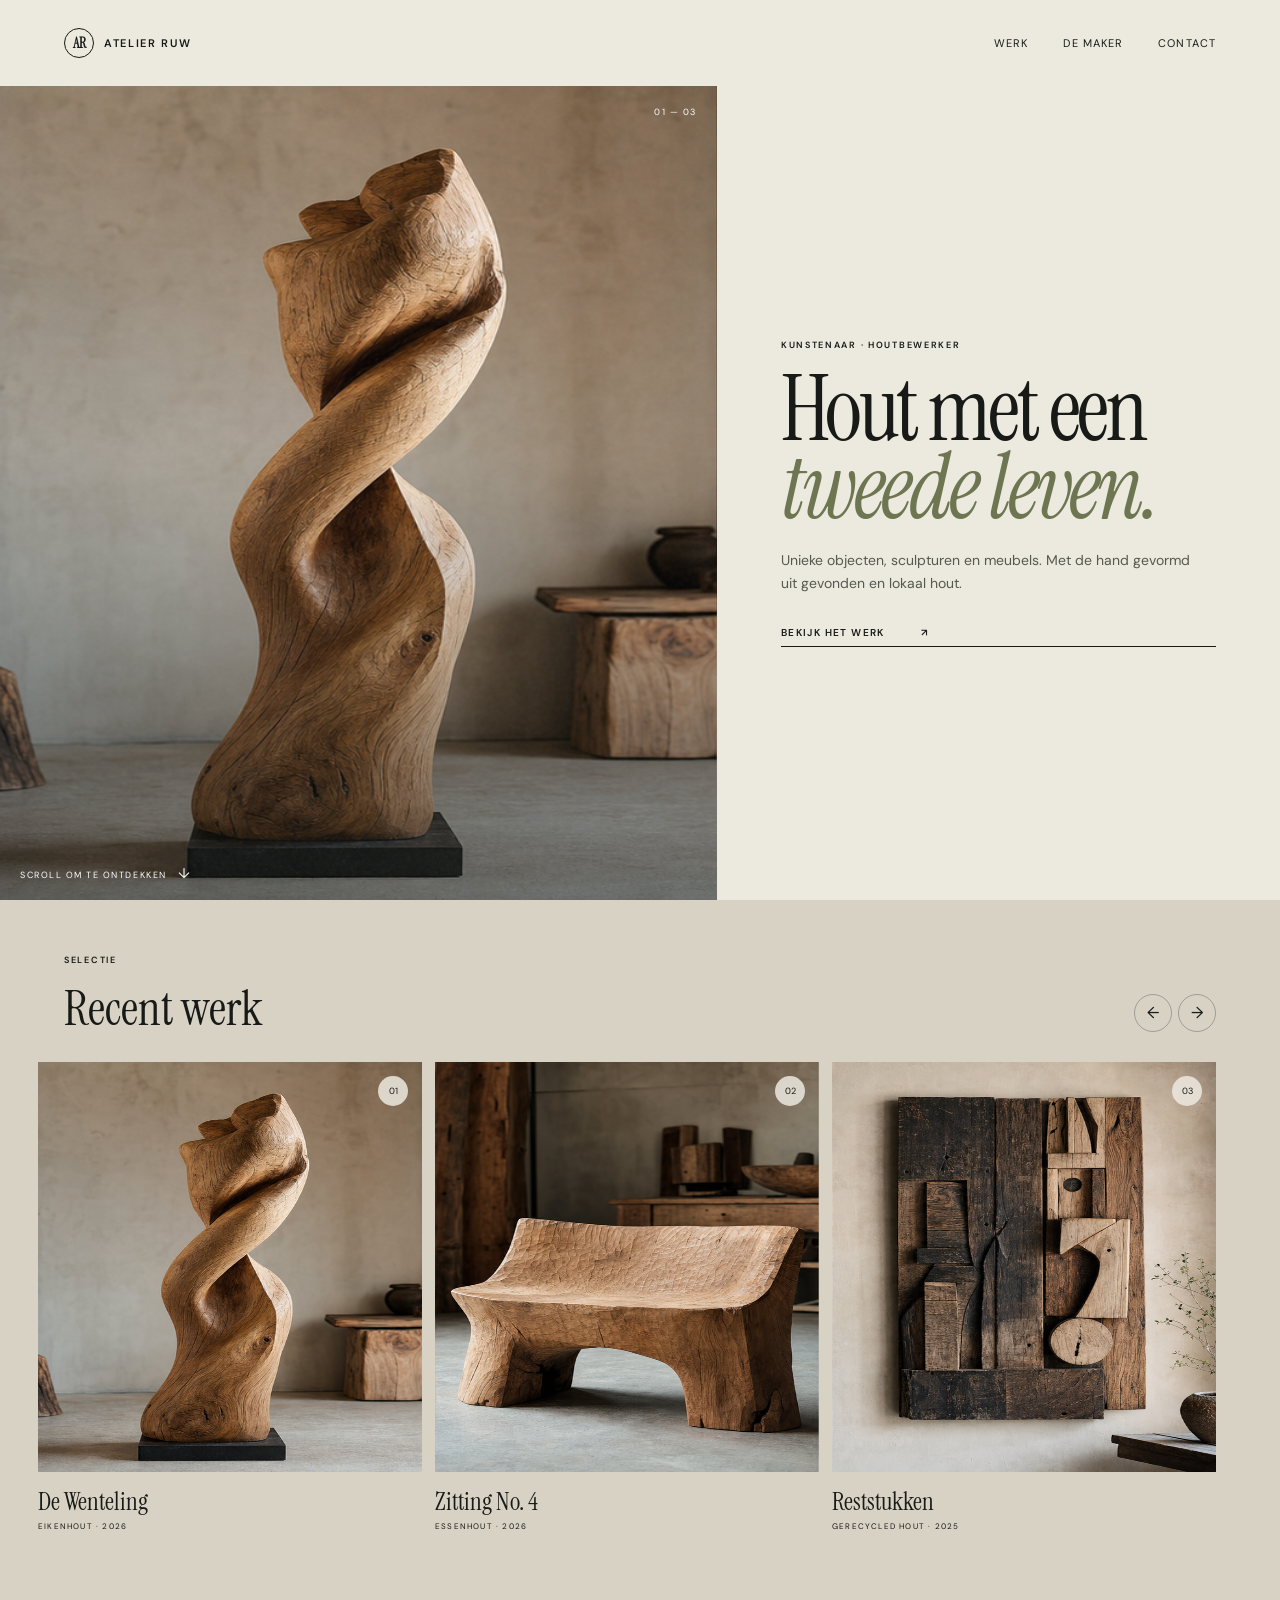
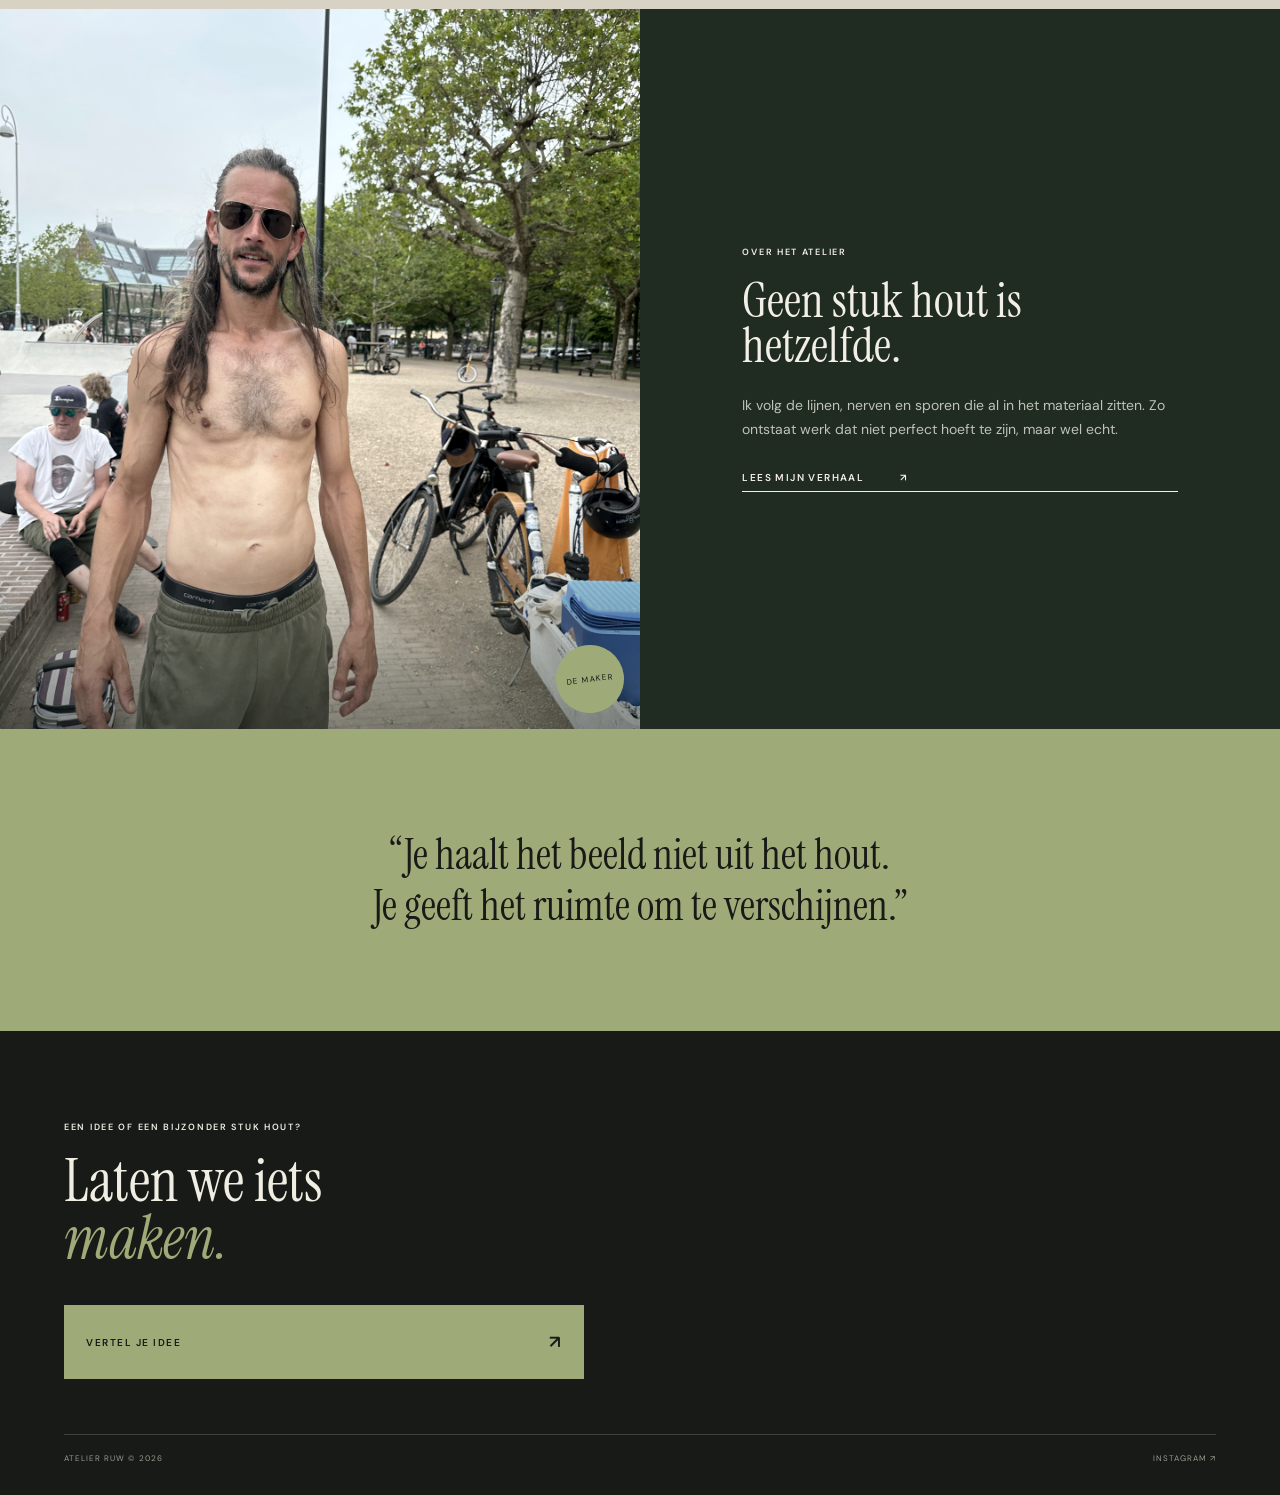
==== index.html @ b2031a17 "Publish Atelier Ruw homepage mockup" ====
<!doctype html>
<html lang="nl">
<head>
  <meta charset="utf-8">
  <meta name="viewport" content="width=device-width, initial-scale=1">
  <meta name="theme-color" content="#1e261e">
  <title>Atelier Ruw — Kunst uit hout</title>
  <link rel="preconnect" href="https://fonts.googleapis.com">
  <link rel="preconnect" href="https://fonts.gstatic.com" crossorigin>
  <link href="https://fonts.googleapis.com/css2?family=DM+Sans:wght@400;500;600&family=Instrument+Serif:ital@0;1&display=swap" rel="stylesheet">
  <link rel="stylesheet" href="styles.css">
</head>
<body>
  <header class="site-header">
    <a class="brand" href="#top" aria-label="Atelier Ruw home">
      <span class="brand-mark">AR</span>
      <span>ATELIER RUW</span>
    </a>
    <button class="menu-button" type="button" aria-label="Menu openen" aria-expanded="false">
      <span></span><span></span>
    </button>
    <nav class="nav">
      <a href="#werk">Werk</a>
      <a href="#maker">De maker</a>
      <a href="#contact">Contact</a>
    </nav>
  </header>

  <main id="top">
    <section class="hero">
      <div class="hero-art" aria-label="Handgemaakte sculpturen van hout">
        <div class="grain"></div>
        <div class="hero-index">01 — 03</div>
        <div class="scroll-note">SCROLL OM TE ONTDEKKEN <span>↓</span></div>
      </div>
      <div class="hero-copy">
        <p class="eyebrow">KUNSTENAAR · HOUTBEWERKER</p>
        <h1>Hout met een<br><em>tweede leven.</em></h1>
        <p class="intro">Unieke objecten, sculpturen en meubels. Met de hand gevormd uit gevonden en lokaal hout.</p>
        <a class="text-link" href="#werk">BEKIJK HET WERK <span>↗</span></a>
      </div>
    </section>

    <section class="work-section" id="werk">
      <div class="section-head">
        <div>
          <p class="eyebrow">SELECTIE</p>
          <h2>Recent werk</h2>
        </div>
        <div class="gallery-controls">
          <button type="button" data-dir="-1" aria-label="Vorige werk">←</button>
          <button type="button" data-dir="1" aria-label="Volgende werk">→</button>
        </div>
      </div>

      <div class="gallery" tabindex="0">
        <article class="work-card">
          <div class="work-image panel-one"><span>01</span></div>
          <div class="work-meta">
            <h3>De Wenteling</h3>
            <p>EIKENHOUT · 2026</p>
          </div>
        </article>
        <article class="work-card">
          <div class="work-image panel-two"><span>02</span></div>
          <div class="work-meta">
            <h3>Zitting No. 4</h3>
            <p>ESSENHOUT · 2026</p>
          </div>
        </article>
        <article class="work-card">
          <div class="work-image panel-three"><span>03</span></div>
          <div class="work-meta">
            <h3>Reststukken</h3>
            <p>GERECYCLED HOUT · 2025</p>
          </div>
        </article>
      </div>
    </section>

    <section class="maker" id="maker">
      <div class="maker-photo">
        <img src="assets/maker.jpg" alt="De maker achter Atelier Ruw">
        <span class="photo-label">DE MAKER</span>
      </div>
      <div class="maker-copy">
        <p class="eyebrow">OVER HET ATELIER</p>
        <h2>Geen stuk hout is hetzelfde.</h2>
        <p>Ik volg de lijnen, nerven en sporen die al in het materiaal zitten. Zo ontstaat werk dat niet perfect hoeft te zijn, maar wel echt.</p>
        <a class="text-link light" href="#contact">LEES MIJN VERHAAL <span>↗</span></a>
      </div>
    </section>

    <section class="quote">
      <p>“Je haalt het beeld niet uit het hout.<br>Je geeft het ruimte om te verschijnen.”</p>
    </section>

    <section class="contact" id="contact">
      <p class="eyebrow">EEN IDEE OF EEN BIJZONDER STUK HOUT?</p>
      <h2>Laten we iets<br><em>maken.</em></h2>
      <a class="contact-button" href="mailto:hallo@atelierruw.nl">
        <span>VERTEL JE IDEE</span>
        <span>↗</span>
      </a>
      <div class="footer-row">
        <span>ATELIER RUW © 2026</span>
        <span>INSTAGRAM ↗</span>
      </div>
    </section>
  </main>

  <script src="script.js"></script>
</body>
</html>
---- styles.css ----
:root {
  --ink: #171a16;
  --forest: #202b21;
  --moss: #9eaa77;
  --paper: #ece9df;
  --sand: #c7baa7;
  --line: rgba(23, 26, 22, .18);
}

* { box-sizing: border-box; }
html { scroll-behavior: smooth; }
body {
  margin: 0;
  color: var(--ink);
  background: var(--paper);
  font-family: "DM Sans", sans-serif;
  -webkit-font-smoothing: antialiased;
}

a { color: inherit; text-decoration: none; }
button { color: inherit; font: inherit; }

.site-header {
  height: 74px;
  padding: 0 22px;
  display: flex;
  align-items: center;
  justify-content: space-between;
  background: var(--paper);
  position: relative;
  z-index: 20;
}

.brand {
  display: flex;
  align-items: center;
  gap: 10px;
  font-size: 11px;
  font-weight: 600;
  letter-spacing: .15em;
}

.brand-mark {
  width: 30px;
  height: 30px;
  display: grid;
  place-items: center;
  border: 1px solid var(--ink);
  border-radius: 50%;
  font-family: "Instrument Serif", serif;
  font-size: 14px;
  letter-spacing: 0;
}

.menu-button {
  width: 42px;
  height: 42px;
  padding: 13px 8px;
  display: flex;
  flex-direction: column;
  justify-content: center;
  gap: 7px;
  border: 0;
  background: transparent;
  cursor: pointer;
}

.menu-button span { height: 1px; width: 26px; background: var(--ink); transition: .25s; }
.menu-button[aria-expanded="true"] span:first-child { transform: translateY(4px) rotate(45deg); }
.menu-button[aria-expanded="true"] span:last-child { transform: translateY(-4px) rotate(-45deg); }
.nav { display: none; }

.hero-art {
  min-height: 64vh;
  position: relative;
  overflow: hidden;
  background-image: url("assets/wood-gallery.png");
  background-size: 300% 100%;
  background-position: left center;
}

.hero-art::after {
  content: "";
  position: absolute;
  inset: 0;
  background: linear-gradient(180deg, transparent 45%, rgba(19, 21, 17, .5));
}

.grain {
  position: absolute;
  z-index: 2;
  inset: 0;
  opacity: .06;
  background-image: url("data:image/svg+xml,%3Csvg viewBox='0 0 180 180' xmlns='http://www.w3.org/2000/svg'%3E%3Cfilter id='n'%3E%3CfeTurbulence type='fractalNoise' baseFrequency='.8' numOctaves='4' stitchTiles='stitch'/%3E%3C/filter%3E%3Crect width='100%25' height='100%25' filter='url(%23n)' opacity='.8'/%3E%3C/svg%3E");
}

.hero-index, .scroll-note {
  position: absolute;
  z-index: 3;
  color: white;
  font-size: 9px;
  letter-spacing: .17em;
}

.hero-index { top: 20px; right: 20px; }
.scroll-note { bottom: 18px; left: 20px; }
.scroll-note span { margin-left: 8px; font-size: 14px; }

.hero-copy { padding: 40px 22px 48px; }
.eyebrow {
  margin: 0 0 20px;
  font-size: 9px;
  font-weight: 600;
  letter-spacing: .19em;
}

h1, h2, h3, p { margin-top: 0; }
h1, h2, h3 {
  font-family: "Instrument Serif", serif;
  font-weight: 400;
}

h1 {
  margin-bottom: 22px;
  font-size: clamp(50px, 15vw, 72px);
  line-height: .87;
  letter-spacing: -.035em;
}

em { font-weight: 400; color: #6d7551; }
.intro {
  max-width: 420px;
  margin-bottom: 30px;
  color: #55594f;
  font-size: 14px;
  line-height: 1.7;
}

.text-link {
  display: inline-flex;
  gap: 36px;
  align-items: center;
  padding-bottom: 7px;
  border-bottom: 1px solid currentColor;
  font-size: 10px;
  font-weight: 600;
  letter-spacing: .14em;
}

.work-section {
  padding: 54px 0 68px;
  background: #d8d2c5;
  overflow: hidden;
}

.section-head {
  padding: 0 22px;
  display: flex;
  align-items: flex-end;
  justify-content: space-between;
}

.section-head h2, .maker h2, .contact h2 {
  margin-bottom: 0;
  font-size: 48px;
  line-height: .95;
}

.gallery-controls { display: flex; gap: 6px; }
.gallery-controls button {
  width: 38px;
  height: 38px;
  border: 1px solid rgba(0,0,0,.25);
  border-radius: 50%;
  background: transparent;
  cursor: pointer;
}

.gallery {
  display: flex;
  gap: 13px;
  margin-top: 30px;
  padding: 0 22px 8px;
  overflow-x: auto;
  scroll-snap-type: x mandatory;
  scrollbar-width: none;
}
.gallery::-webkit-scrollbar { display: none; }
.work-card { min-width: 78vw; scroll-snap-align: start; }
.work-image {
  height: 410px;
  padding: 14px;
  display: flex;
  align-items: flex-start;
  justify-content: flex-end;
  background: url("assets/wood-gallery.png") center/300% 100% no-repeat;
}
.work-image span {
  width: 30px;
  height: 30px;
  display: grid;
  place-items: center;
  border-radius: 50%;
  background: rgba(236,233,223,.85);
  font-size: 9px;
}
.panel-one { background-position: left center; }
.panel-two { background-position: center center; }
.panel-three { background-position: right center; }
.work-meta { padding-top: 13px; }
.work-meta h3 { margin-bottom: 3px; font-size: 25px; }
.work-meta p { margin: 0; font-size: 8px; letter-spacing: .15em; }

.maker { background: var(--forest); color: #f2efe7; }
.maker-photo { height: 530px; position: relative; overflow: hidden; }
.maker-photo img { width: 100%; height: 100%; object-fit: cover; object-position: 50% 25%; filter: saturate(.72) contrast(1.04); }
.maker-photo::after { content:""; position:absolute; inset:0; background: linear-gradient(180deg, transparent 70%, rgba(18,25,18,.5)); }
.photo-label {
  position: absolute;
  z-index: 2;
  right: 16px;
  bottom: 16px;
  width: 68px;
  height: 68px;
  display: grid;
  place-items: center;
  border-radius: 50%;
  background: var(--moss);
  color: var(--ink);
  font-size: 8px;
  letter-spacing: .13em;
  transform: rotate(-8deg);
}
.maker-copy { padding: 52px 22px 62px; }
.maker-copy h2 { max-width: 330px; margin-bottom: 24px; }
.maker-copy > p:not(.eyebrow) { color: #bec2b7; font-size: 14px; line-height: 1.75; }
.text-link.light { margin-top: 15px; }

.quote { padding: 70px 22px; text-align: center; background: var(--moss); }
.quote p {
  margin: 0 auto;
  max-width: 560px;
  font-family: "Instrument Serif", serif;
  font-size: 28px;
  line-height: 1.22;
}

.contact { padding: 67px 22px 28px; background: var(--ink); color: #f0ede3; }
.contact h2 { margin-bottom: 38px; font-size: 60px; }
.contact h2 em { color: var(--moss); }
.contact-button {
  min-height: 74px;
  padding: 0 22px;
  display: flex;
  align-items: center;
  justify-content: space-between;
  background: var(--moss);
  color: var(--ink);
  font-size: 10px;
  font-weight: 600;
  letter-spacing: .15em;
}
.contact-button span:last-child { font-size: 18px; }
.footer-row {
  margin-top: 55px;
  padding-top: 18px;
  display: flex;
  justify-content: space-between;
  border-top: 1px solid rgba(255,255,255,.18);
  color: #989b91;
  font-size: 8px;
  letter-spacing: .13em;
}

@media (min-width: 760px) {
  .site-header { height: 86px; padding: 0 5vw; }
  .menu-button { display: none; }
  .nav { display: flex; gap: 35px; font-size: 11px; text-transform: uppercase; letter-spacing: .1em; }
  .hero { min-height: calc(100vh - 86px); display: grid; grid-template-columns: 56% 44%; }
  .hero-art { min-height: 100%; }
  .hero-copy { padding: 11vh 5vw; display: flex; flex-direction: column; justify-content: center; }
  h1 { font-size: clamp(66px, 7vw, 110px); }
  .section-head { padding: 0 5vw; }
  .gallery { padding: 0 5vw 10px; }
  .work-card { min-width: 30vw; }
  .maker { display: grid; grid-template-columns: 50% 50%; }
  .maker-photo { height: 720px; }
  .maker-copy { padding: 12vw 8vw; display: flex; flex-direction: column; justify-content: center; }
  .quote { padding: 100px 5vw; }
  .quote p { font-size: 42px; }
  .contact { padding: 90px 5vw 32px; }
  .contact-button { max-width: 520px; }
}

@media (max-width: 759px) {
  .nav.open {
    position: absolute;
    top: 74px;
    left: 0;
    right: 0;
    padding: 28px 22px 34px;
    display: flex;
    flex-direction: column;
    gap: 22px;
    background: var(--paper);
    border-top: 1px solid var(--line);
    font-family: "Instrument Serif", serif;
    font-size: 32px;
  }
}
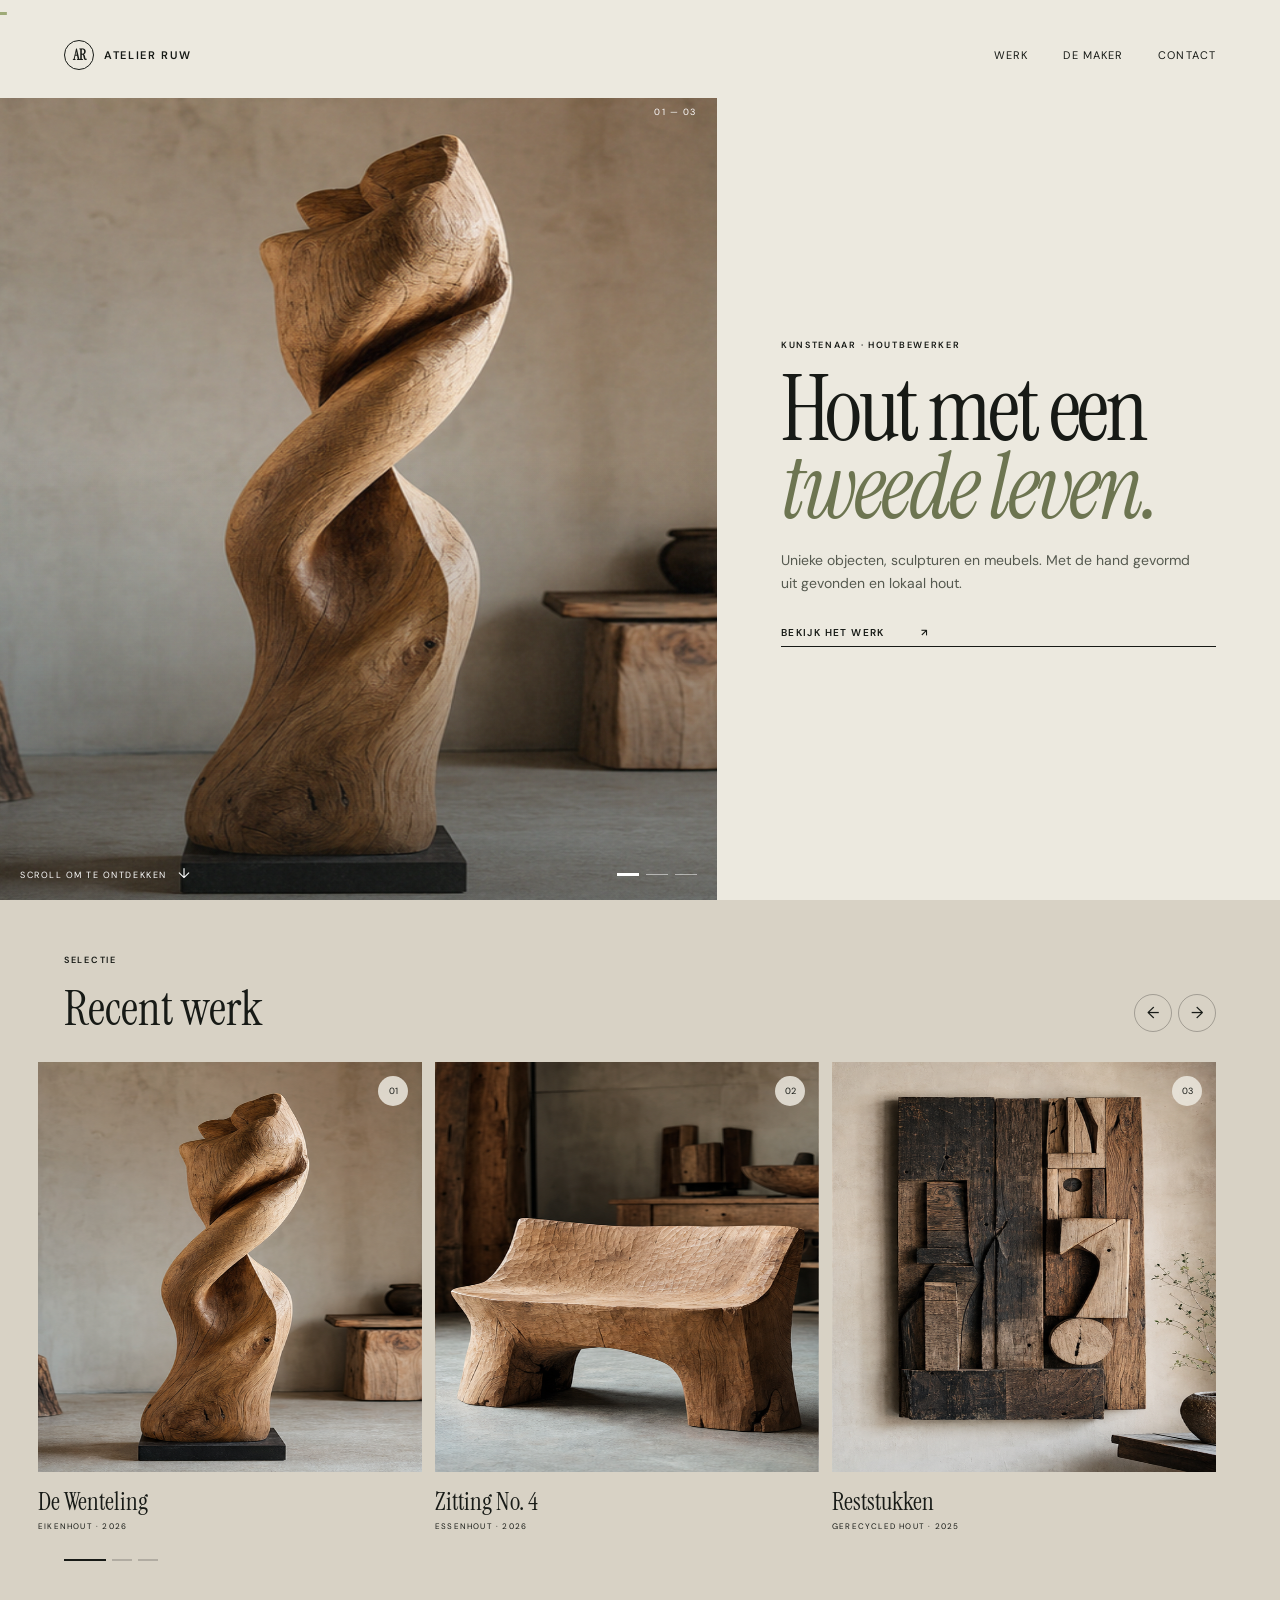
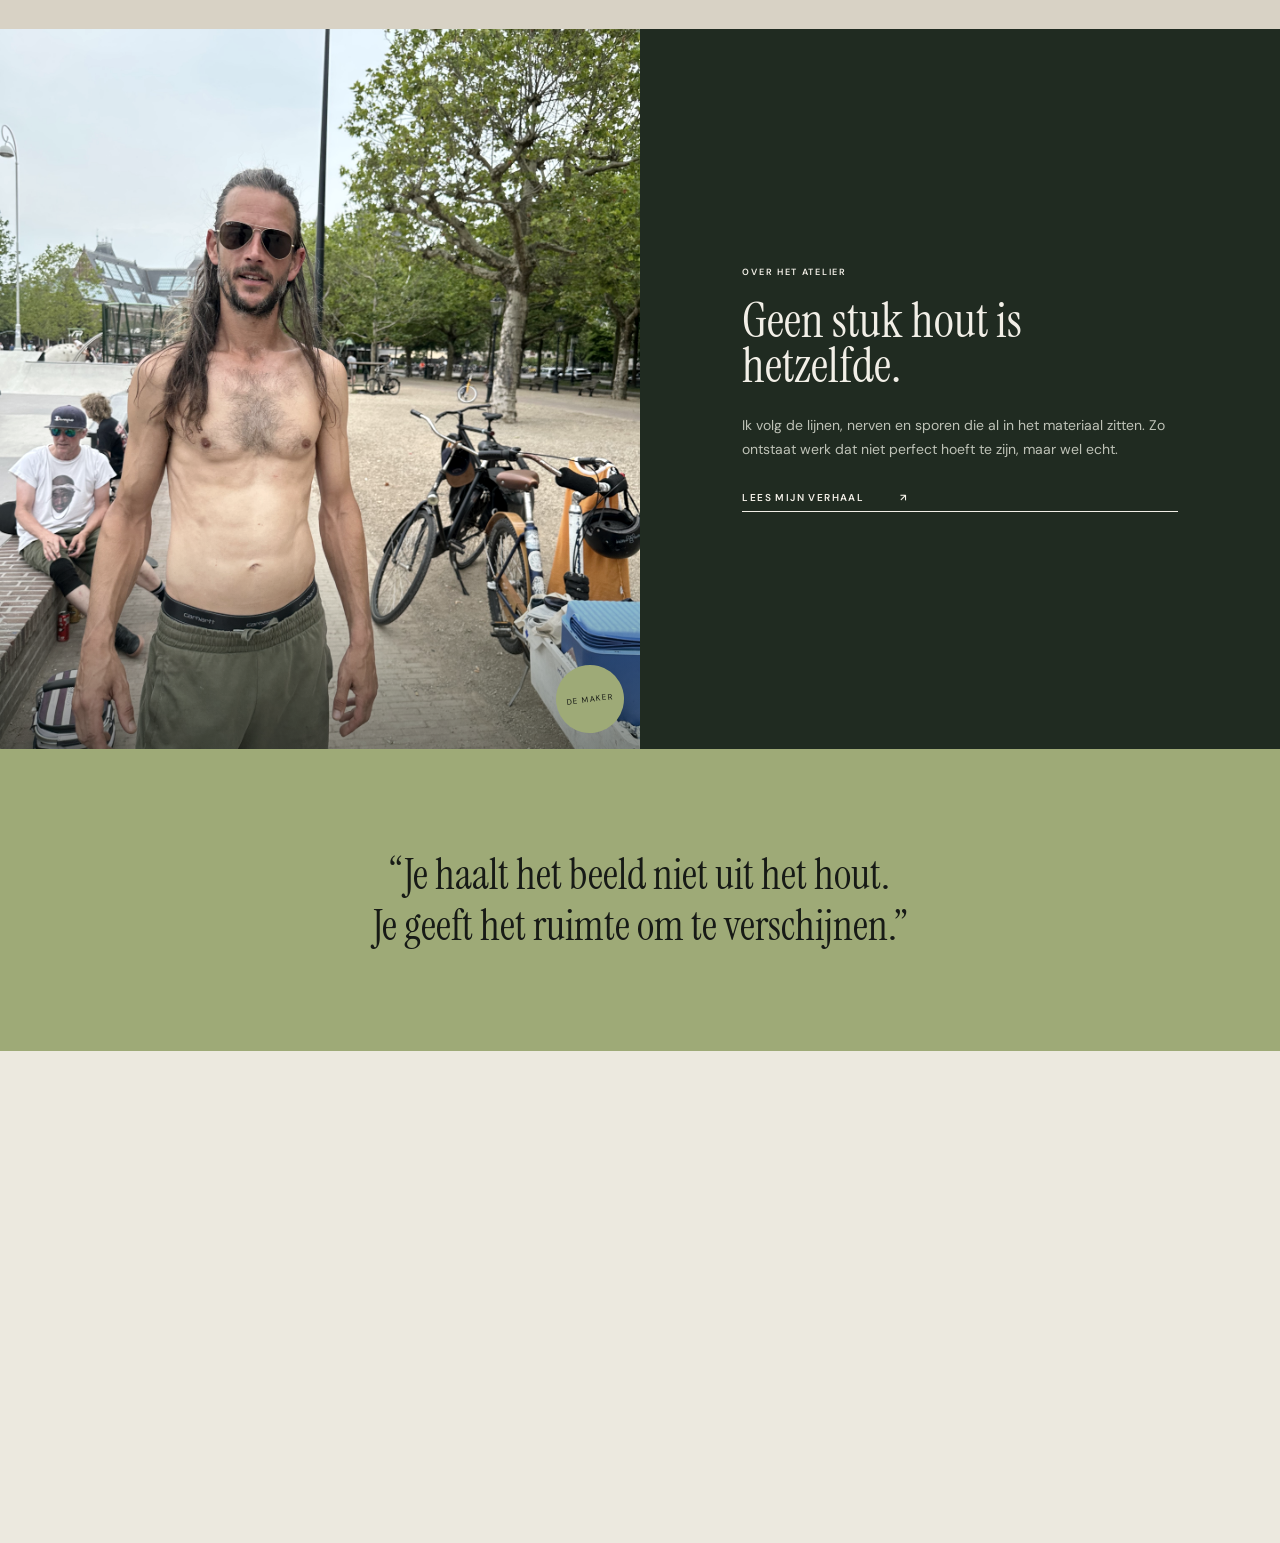
==== commit 3cb34330: "Add mobile showcase interactions" ====
--- a/index.html
+++ b/index.html
@@ -1,5 +1,5 @@
 <!doctype html>
-<html lang="nl">
+<html lang="nl" class="home-shell">
 <head>
   <meta charset="utf-8">
   <meta name="viewport" content="width=device-width, initial-scale=1">
@@ -10,9 +10,10 @@
   <link href="https://fonts.googleapis.com/css2?family=DM+Sans:wght@400;500;600&family=Instrument+Serif:ital@0;1&display=swap" rel="stylesheet">
   <link rel="stylesheet" href="styles.css">
 </head>
-<body>
+<body class="home">
+  <div class="scroll-progress" aria-hidden="true"><span></span></div>
   <header class="site-header">
-    <a class="brand" href="#top" aria-label="Atelier Ruw home">
+    <a class="brand" href="index.html" aria-label="Atelier Ruw home">
       <span class="brand-mark">AR</span>
       <span>ATELIER RUW</span>
     </a>
@@ -20,28 +21,38 @@
       <span></span><span></span>
     </button>
     <nav class="nav">
-      <a href="#werk">Werk</a>
-      <a href="#maker">De maker</a>
-      <a href="#contact">Contact</a>
+      <a href="werk.html">Werk</a>
+      <a href="over.html">De maker</a>
+      <a href="contact.html">Contact</a>
     </nav>
   </header>
 
   <main id="top">
-    <section class="hero">
+    <section class="hero snap-section">
       <div class="hero-art" aria-label="Handgemaakte sculpturen van hout">
+        <div class="hero-slides" aria-hidden="true">
+          <div class="hero-slide panel-one is-active"></div>
+          <div class="hero-slide panel-two"></div>
+          <div class="hero-slide panel-three"></div>
+        </div>
         <div class="grain"></div>
-        <div class="hero-index">01 — 03</div>
-        <div class="scroll-note">SCROLL OM TE ONTDEKKEN <span>↓</span></div>
+        <div class="hero-index" aria-live="polite">01 — 03</div>
+        <div class="hero-dots" aria-label="Hero-afbeeldingen">
+          <button class="is-active" type="button" data-slide="0" aria-label="Toon sculptuur"></button>
+          <button type="button" data-slide="1" aria-label="Toon houten bank"></button>
+          <button type="button" data-slide="2" aria-label="Toon wandobject"></button>
+        </div>
+        <a class="scroll-note" href="#werk">SCROLL OM TE ONTDEKKEN <span>↓</span></a>
       </div>
       <div class="hero-copy">
         <p class="eyebrow">KUNSTENAAR · HOUTBEWERKER</p>
         <h1>Hout met een<br><em>tweede leven.</em></h1>
         <p class="intro">Unieke objecten, sculpturen en meubels. Met de hand gevormd uit gevonden en lokaal hout.</p>
-        <a class="text-link" href="#werk">BEKIJK HET WERK <span>↗</span></a>
+        <a class="text-link" href="werk.html">BEKIJK HET WERK <span>↗</span></a>
       </div>
     </section>
 
-    <section class="work-section" id="werk">
+    <section class="work-section snap-section" id="werk">
       <div class="section-head">
         <div>
           <p class="eyebrow">SELECTIE</p>
@@ -57,7 +68,7 @@
         <article class="work-card">
           <div class="work-image panel-one"><span>01</span></div>
           <div class="work-meta">
-            <h3>De Wenteling</h3>
+            <h3><a href="project-de-wenteling.html">De Wenteling</a></h3>
             <p>EIKENHOUT · 2026</p>
           </div>
         </article>
@@ -76,9 +87,10 @@
           </div>
         </article>
       </div>
+      <div class="gallery-status" aria-hidden="true"><span class="is-active"></span><span></span><span></span></div>
     </section>
 
-    <section class="maker" id="maker">
+    <section class="maker snap-section" id="maker">
       <div class="maker-photo">
         <img src="assets/maker.jpg" alt="De maker achter Atelier Ruw">
         <span class="photo-label">DE MAKER</span>
@@ -87,18 +99,18 @@
         <p class="eyebrow">OVER HET ATELIER</p>
         <h2>Geen stuk hout is hetzelfde.</h2>
         <p>Ik volg de lijnen, nerven en sporen die al in het materiaal zitten. Zo ontstaat werk dat niet perfect hoeft te zijn, maar wel echt.</p>
-        <a class="text-link light" href="#contact">LEES MIJN VERHAAL <span>↗</span></a>
+        <a class="text-link light" href="over.html">LEES MIJN VERHAAL <span>↗</span></a>
       </div>
     </section>
 
-    <section class="quote">
+    <section class="quote snap-section">
       <p>“Je haalt het beeld niet uit het hout.<br>Je geeft het ruimte om te verschijnen.”</p>
     </section>
 
-    <section class="contact" id="contact">
+    <section class="contact snap-section" id="contact">
       <p class="eyebrow">EEN IDEE OF EEN BIJZONDER STUK HOUT?</p>
       <h2>Laten we iets<br><em>maken.</em></h2>
-      <a class="contact-button" href="mailto:hallo@atelierruw.nl">
+      <a class="contact-button" href="contact.html">
         <span>VERTEL JE IDEE</span>
         <span>↗</span>
       </a>
--- a/styles.css
+++ b/styles.css
@@ -9,6 +9,7 @@
 
 * { box-sizing: border-box; }
 html { scroll-behavior: smooth; }
+.home-shell { scroll-snap-type: y proximity; }
 body {
   margin: 0;
   color: var(--ink);
@@ -27,8 +28,28 @@
   align-items: center;
   justify-content: space-between;
   background: var(--paper);
-  position: relative;
+  position: sticky;
+  top: 0;
   z-index: 20;
+}
+
+.scroll-progress {
+  height: 3px;
+  position: fixed;
+  z-index: 50;
+  top: 0;
+  left: 0;
+  right: 0;
+  pointer-events: none;
+}
+.scroll-progress span {
+  width: 100%;
+  height: 100%;
+  display: block;
+  background: var(--moss);
+  transform: scaleX(0);
+  transform-origin: left center;
+  will-change: transform;
 }
 
 .brand {
@@ -69,6 +90,7 @@
 .menu-button[aria-expanded="true"] span:first-child { transform: translateY(4px) rotate(45deg); }
 .menu-button[aria-expanded="true"] span:last-child { transform: translateY(-4px) rotate(-45deg); }
 .nav { display: none; }
+.nav .active { border-bottom: 1px solid currentColor; }
 
 .hero-art {
   min-height: 64vh;
@@ -79,6 +101,20 @@
   background-position: left center;
 }
 
+.hero-slides { position: absolute; inset: 0; }
+.hero-slide {
+  position: absolute;
+  inset: -2%;
+  opacity: 0;
+  background-image: url("assets/wood-gallery.png");
+  background-size: 300% 100%;
+  background-repeat: no-repeat;
+  transform: scale(1.045);
+  transition: opacity .9s ease, transform 5.4s ease;
+  will-change: opacity, transform;
+}
+.hero-slide.is-active { opacity: 1; transform: scale(1); }
+
 .hero-art::after {
   content: "";
   position: absolute;
@@ -105,6 +141,34 @@
 .hero-index { top: 20px; right: 20px; }
 .scroll-note { bottom: 18px; left: 20px; }
 .scroll-note span { margin-left: 8px; font-size: 14px; }
+.hero-dots {
+  position: absolute;
+  z-index: 4;
+  right: 20px;
+  bottom: 21px;
+  display: flex;
+  gap: 7px;
+}
+.hero-dots button {
+  width: 22px;
+  height: 10px;
+  padding: 0;
+  position: relative;
+  border: 0;
+  background: transparent;
+  cursor: pointer;
+}
+.hero-dots button::after {
+  content: "";
+  height: 1px;
+  position: absolute;
+  left: 0;
+  right: 0;
+  top: 5px;
+  background: rgba(255,255,255,.5);
+  transition: height .25s, background .25s;
+}
+.hero-dots button.is-active::after { height: 3px; top: 4px; background: white; }
 
 .hero-copy { padding: 40px 22px 48px; }
 .eyebrow {
@@ -210,6 +274,18 @@
 .work-meta { padding-top: 13px; }
 .work-meta h3 { margin-bottom: 3px; font-size: 25px; }
 .work-meta p { margin: 0; font-size: 8px; letter-spacing: .15em; }
+.gallery-status {
+  margin: 18px 22px 0;
+  display: flex;
+  gap: 6px;
+}
+.gallery-status span {
+  width: 20px;
+  height: 2px;
+  background: rgba(0,0,0,.18);
+  transition: width .3s, background .3s;
+}
+.gallery-status span.is-active { width: 42px; background: var(--ink); }
 
 .maker { background: var(--forest); color: #f2efe7; }
 .maker-photo { height: 530px; position: relative; overflow: hidden; }
@@ -272,6 +348,17 @@
   letter-spacing: .13em;
 }
 
+.snap-section { scroll-snap-align: start; scroll-margin-top: 74px; }
+.is-ready .reveal {
+  opacity: 0;
+  transform: translateY(28px);
+  transition: opacity .75s cubic-bezier(.2,.7,.2,1), transform .75s cubic-bezier(.2,.7,.2,1);
+}
+.is-ready .reveal.is-visible { opacity: 1; transform: translateY(0); }
+.is-ready .hero-copy > .reveal:nth-child(2) { transition-delay: .09s; }
+.is-ready .hero-copy > .reveal:nth-child(3) { transition-delay: .17s; }
+.is-ready .hero-copy > .reveal:nth-child(4) { transition-delay: .25s; }
+
 @media (min-width: 760px) {
   .site-header { height: 86px; padding: 0 5vw; }
   .menu-button { display: none; }
@@ -282,6 +369,7 @@
   h1 { font-size: clamp(66px, 7vw, 110px); }
   .section-head { padding: 0 5vw; }
   .gallery { padding: 0 5vw 10px; }
+  .gallery-status { margin-left: 5vw; margin-right: 5vw; }
   .work-card { min-width: 30vw; }
   .maker { display: grid; grid-template-columns: 50% 50%; }
   .maker-photo { height: 720px; }
@@ -293,6 +381,11 @@
 }
 
 @media (max-width: 759px) {
+  .home .hero,
+  .home .quote,
+  .home .contact { min-height: calc(100svh - 74px); }
+  .home .quote { display: grid; place-items: center; }
+  .home .contact { display: flex; flex-direction: column; justify-content: center; }
   .nav.open {
     position: absolute;
     top: 74px;
@@ -308,3 +401,191 @@
     font-size: 32px;
   }
 }
+
+@media (prefers-reduced-motion: reduce) {
+  html { scroll-behavior: auto; scroll-snap-type: none; }
+  *, *::before, *::after {
+    scroll-behavior: auto !important;
+    transition-duration: .01ms !important;
+    animation-duration: .01ms !important;
+    animation-iteration-count: 1 !important;
+  }
+}
+
+/* Interior pages */
+.dark-header { background: var(--forest); color: #f2efe7; }
+.dark-header .brand-mark { border-color: currentColor; }
+.dark-header .menu-button span { background: currentColor; }
+
+.page-intro {
+  padding: 70px 22px 64px;
+  background: var(--paper);
+}
+.page-intro h1, .contact-hero h1 {
+  margin-bottom: 28px;
+  font-size: clamp(54px, 15vw, 86px);
+  line-height: .9;
+}
+.page-intro > p:last-child {
+  max-width: 520px;
+  color: var(--muted, #55594f);
+  font-size: 14px;
+  line-height: 1.75;
+}
+
+.portfolio-grid {
+  padding: 0 22px 70px;
+  display: grid;
+  gap: 42px;
+  background: var(--paper);
+}
+.portfolio-item { display: block; }
+.portfolio-image, .detail-image {
+  min-height: 410px;
+  position: relative;
+  background-image: url("assets/wood-gallery.png");
+  background-size: 300% 100%;
+  background-repeat: no-repeat;
+}
+.portfolio-image span {
+  position: absolute;
+  right: 14px;
+  bottom: 14px;
+  padding: 11px 13px;
+  background: var(--paper);
+  font-size: 8px;
+  font-weight: 600;
+  letter-spacing: .12em;
+}
+.portfolio-caption { padding-top: 14px; }
+.portfolio-caption h2 { margin-bottom: 4px; font-size: 31px; }
+.portfolio-caption p { margin: 0; font-size: 8px; letter-spacing: .15em; }
+.crop-close { background-size: 390% 130%; }
+.quote-card {
+  min-height: 300px;
+  padding: 42px 30px;
+  display: flex;
+  align-items: center;
+  background: var(--moss);
+}
+.quote-card p {
+  margin: 0;
+  font-family: "Instrument Serif", serif;
+  font-size: 30px;
+  line-height: 1.15;
+}
+.page-cta { padding: 67px 22px; background: var(--ink); color: #f0ede3; }
+.page-cta h2 { max-width: 520px; margin-bottom: 35px; font-size: 48px; line-height: 1; }
+.page-cta .contact-button { max-width: 520px; }
+
+.project-hero {
+  min-height: calc(100vh - 74px);
+  padding: 22px;
+  position: relative;
+  color: white;
+  background-image: linear-gradient(180deg, rgba(0,0,0,.05), rgba(0,0,0,.58)), url("assets/wood-gallery.png");
+  background-size: 300% 100%;
+  background-repeat: no-repeat;
+}
+.back-link, .project-number { position: absolute; top: 22px; font-size: 8px; letter-spacing: .15em; }
+.back-link { left: 22px; }
+.project-number { right: 22px; }
+.project-title { position: absolute; left: 22px; bottom: 42px; }
+.project-title h1 { margin: 0; font-size: 70px; line-height: .79; }
+.project-title h1 em { color: var(--moss); }
+.project-story { padding: 64px 22px; background: var(--paper); }
+.project-story h2 { max-width: 420px; font-size: 43px; line-height: 1; }
+.project-story > div:last-child > p { color: #55594f; font-size: 14px; line-height: 1.75; }
+.project-facts { margin: 38px 0 0; border-top: 1px solid var(--line); }
+.project-facts div { padding: 14px 0; display: flex; justify-content: space-between; border-bottom: 1px solid var(--line); }
+.project-facts dt { color: #777a70; font-size: 9px; text-transform: uppercase; letter-spacing: .12em; }
+.project-facts dd { margin: 0; font-size: 11px; }
+.detail-images { background: #d8d2c5; }
+.detail-image { min-height: 520px; }
+.detail-images blockquote {
+  margin: 0;
+  padding: 65px 25px;
+  font-family: "Instrument Serif", serif;
+  font-size: 31px;
+  line-height: 1.18;
+  text-align: center;
+}
+.project-next { padding: 44px 22px; background: var(--forest); color: white; }
+.project-next > span { font-size: 8px; letter-spacing: .15em; }
+.project-next a { margin-top: 15px; display: flex; justify-content: space-between; font-family: "Instrument Serif", serif; font-size: 33px; }
+
+.page-about { background: var(--forest); }
+.about-hero { color: white; background: var(--forest); }
+.about-photo { height: 570px; overflow: hidden; }
+.about-photo img { width: 100%; height: 100%; object-fit: cover; object-position: 50% 25%; filter: saturate(.72); }
+.about-title { padding: 44px 22px 62px; }
+.about-title h1 { margin: 0; font-size: 56px; line-height: .91; }
+.about-title h1 em { color: var(--moss); }
+.about-story { padding: 66px 22px; background: var(--paper); }
+.story-lead { font-family: "Instrument Serif", serif; font-size: 32px; line-height: 1.15; }
+.story-columns p { color: #55594f; font-size: 14px; line-height: 1.75; }
+.principles { padding: 66px 22px; background: var(--moss); }
+.principle-list article { padding: 25px 0; border-top: 1px solid rgba(0,0,0,.25); }
+.principle-list article > span { font-size: 9px; }
+.principle-list h2 { margin: 13px 0 4px; font-size: 32px; }
+.principle-list p { margin: 0; font-size: 12px; }
+
+.page-contact { background: var(--ink); color: white; }
+.contact-hero { padding: 72px 22px 60px; }
+.contact-hero h1 em { color: var(--moss); }
+.contact-hero > p:not(.eyebrow) { max-width: 480px; color: #b6baaf; font-size: 14px; line-height: 1.75; }
+.big-mail {
+  margin-top: 45px;
+  padding: 18px 0;
+  display: flex;
+  justify-content: space-between;
+  border-top: 1px solid rgba(255,255,255,.25);
+  border-bottom: 1px solid rgba(255,255,255,.25);
+  font-size: 16px;
+}
+.contact-grid { padding: 0 22px 66px; display: grid; gap: 18px; }
+.contact-grid article { padding: 28px 24px; color: var(--ink); background: var(--paper); }
+.contact-grid h2 { margin-bottom: 12px; font-size: 31px; }
+.contact-grid article > p:last-child { margin: 0; color: #5d6157; font-size: 12px; line-height: 1.65; }
+.commission { padding: 66px 22px; color: var(--ink); background: var(--moss); }
+.commission-steps article { padding: 25px 0; border-top: 1px solid rgba(0,0,0,.25); }
+.commission-steps span { font-size: 9px; }
+.commission-steps h2 { margin: 12px 0 5px; font-size: 31px; }
+.commission-steps p { margin: 0; font-size: 12px; }
+
+@media (min-width: 760px) {
+  .page-intro { padding: 12vh 8vw 9vh; }
+  .page-intro h1, .contact-hero h1 { font-size: 100px; }
+  .portfolio-grid { padding: 0 5vw 9vw; grid-template-columns: repeat(2, 1fr); gap: 6vw 3vw; }
+  .portfolio-item.featured { grid-column: span 2; }
+  .portfolio-item.featured .portfolio-image { min-height: 72vh; }
+  .portfolio-image { min-height: 580px; }
+  .quote-card { min-height: 580px; }
+  .quote-card p { font-size: 48px; }
+  .page-cta { padding: 8vw; }
+  .page-cta h2 { font-size: 68px; }
+  .project-hero { min-height: calc(100vh - 86px); }
+  .project-title { left: 6vw; bottom: 7vh; }
+  .project-title h1 { font-size: 118px; }
+  .project-story { padding: 9vw; display: grid; grid-template-columns: 1fr 1fr; gap: 10vw; }
+  .project-story h2 { font-size: 62px; }
+  .detail-images { display: grid; grid-template-columns: 60% 40%; }
+  .detail-image { min-height: 750px; }
+  .detail-images blockquote { display: flex; align-items: center; font-size: 42px; }
+  .about-hero { min-height: calc(100vh - 86px); display: grid; grid-template-columns: 53% 47%; align-items: center; }
+  .about-photo { height: calc(100vh - 86px); }
+  .about-title { padding: 7vw; }
+  .about-title h1 { font-size: 78px; }
+  .about-story { padding: 9vw; display: grid; grid-template-columns: 1fr 1fr; gap: 10vw; }
+  .story-lead { font-size: 46px; }
+  .principles { padding: 8vw; }
+  .principle-list { display: grid; grid-template-columns: repeat(3, 1fr); gap: 4vw; }
+  .contact-hero { padding: 11vh 8vw 8vh; }
+  .contact-grid { padding: 0 8vw 8vw; grid-template-columns: repeat(3, 1fr); }
+  .commission { padding: 8vw; }
+  .commission-steps { display: grid; grid-template-columns: repeat(3, 1fr); gap: 4vw; }
+}
+
+@media (max-width: 759px) {
+  .dark-header .nav.open { background: var(--forest); }
+}
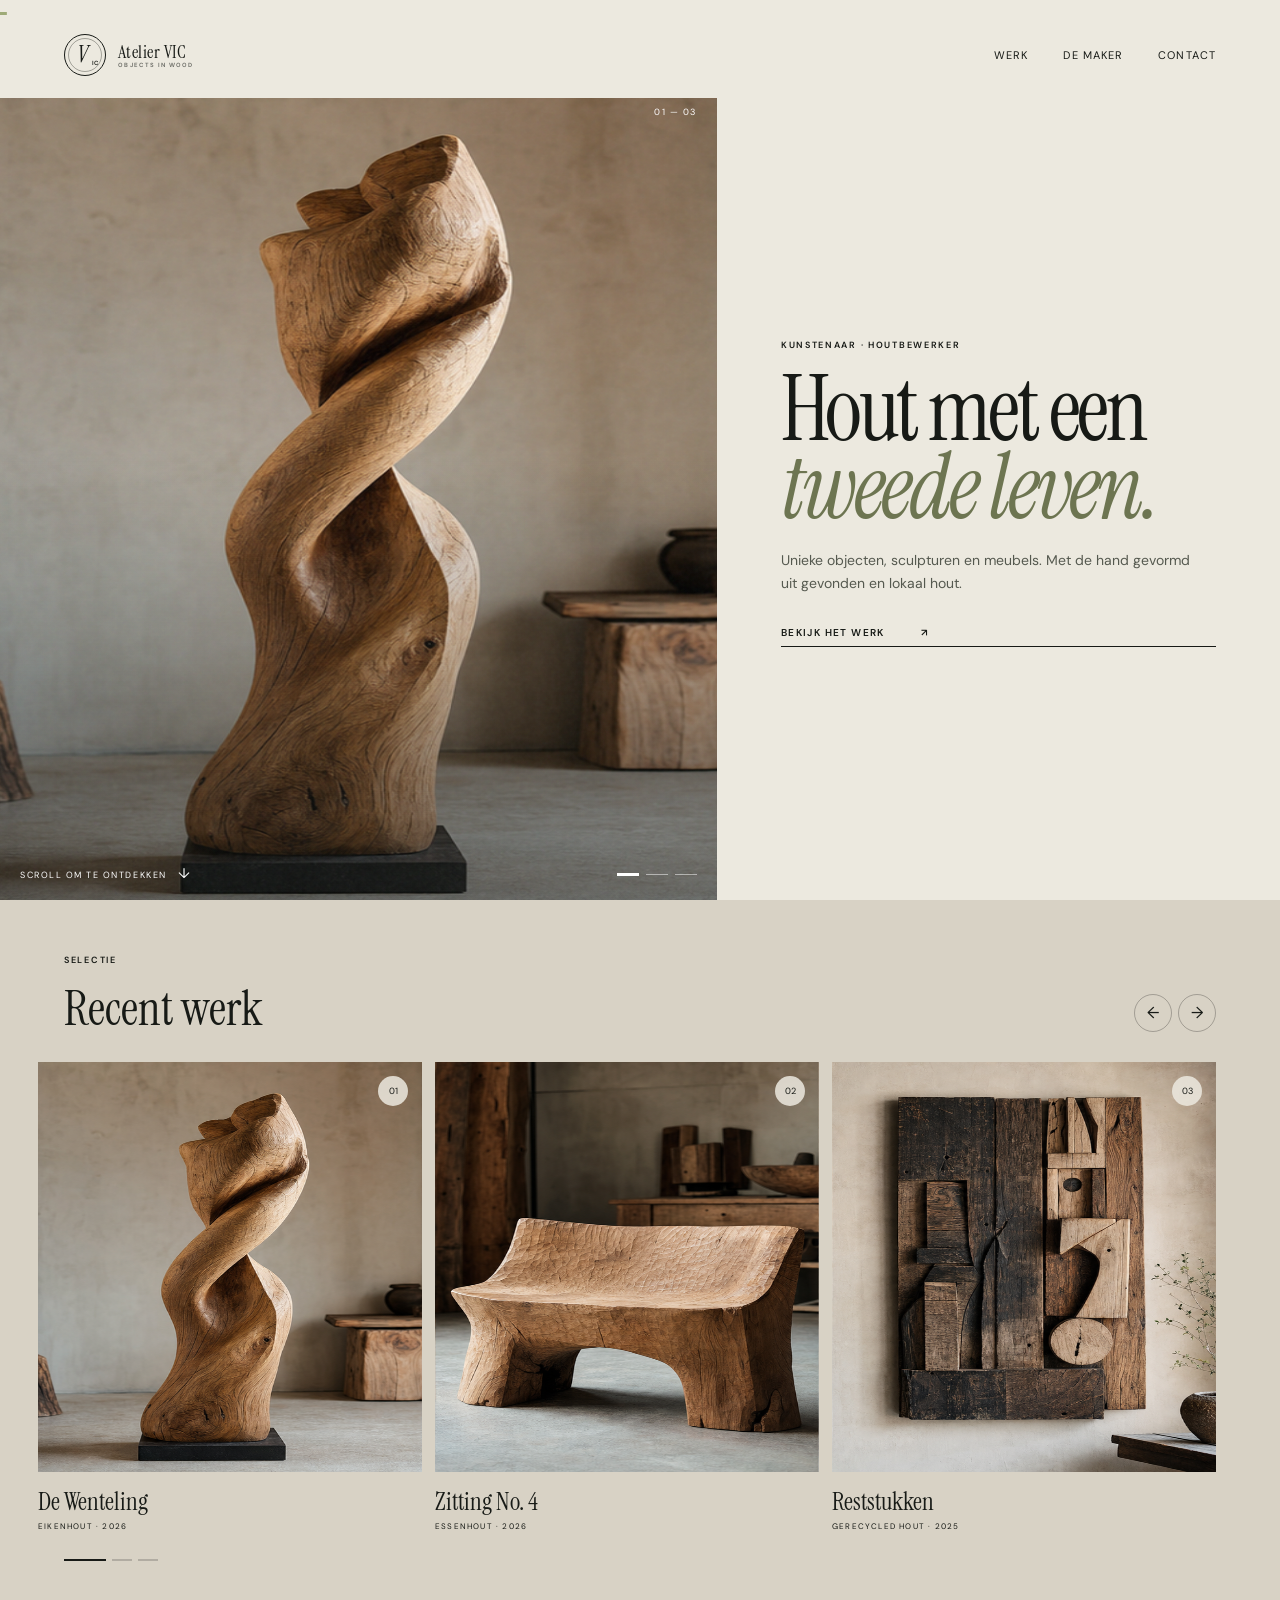
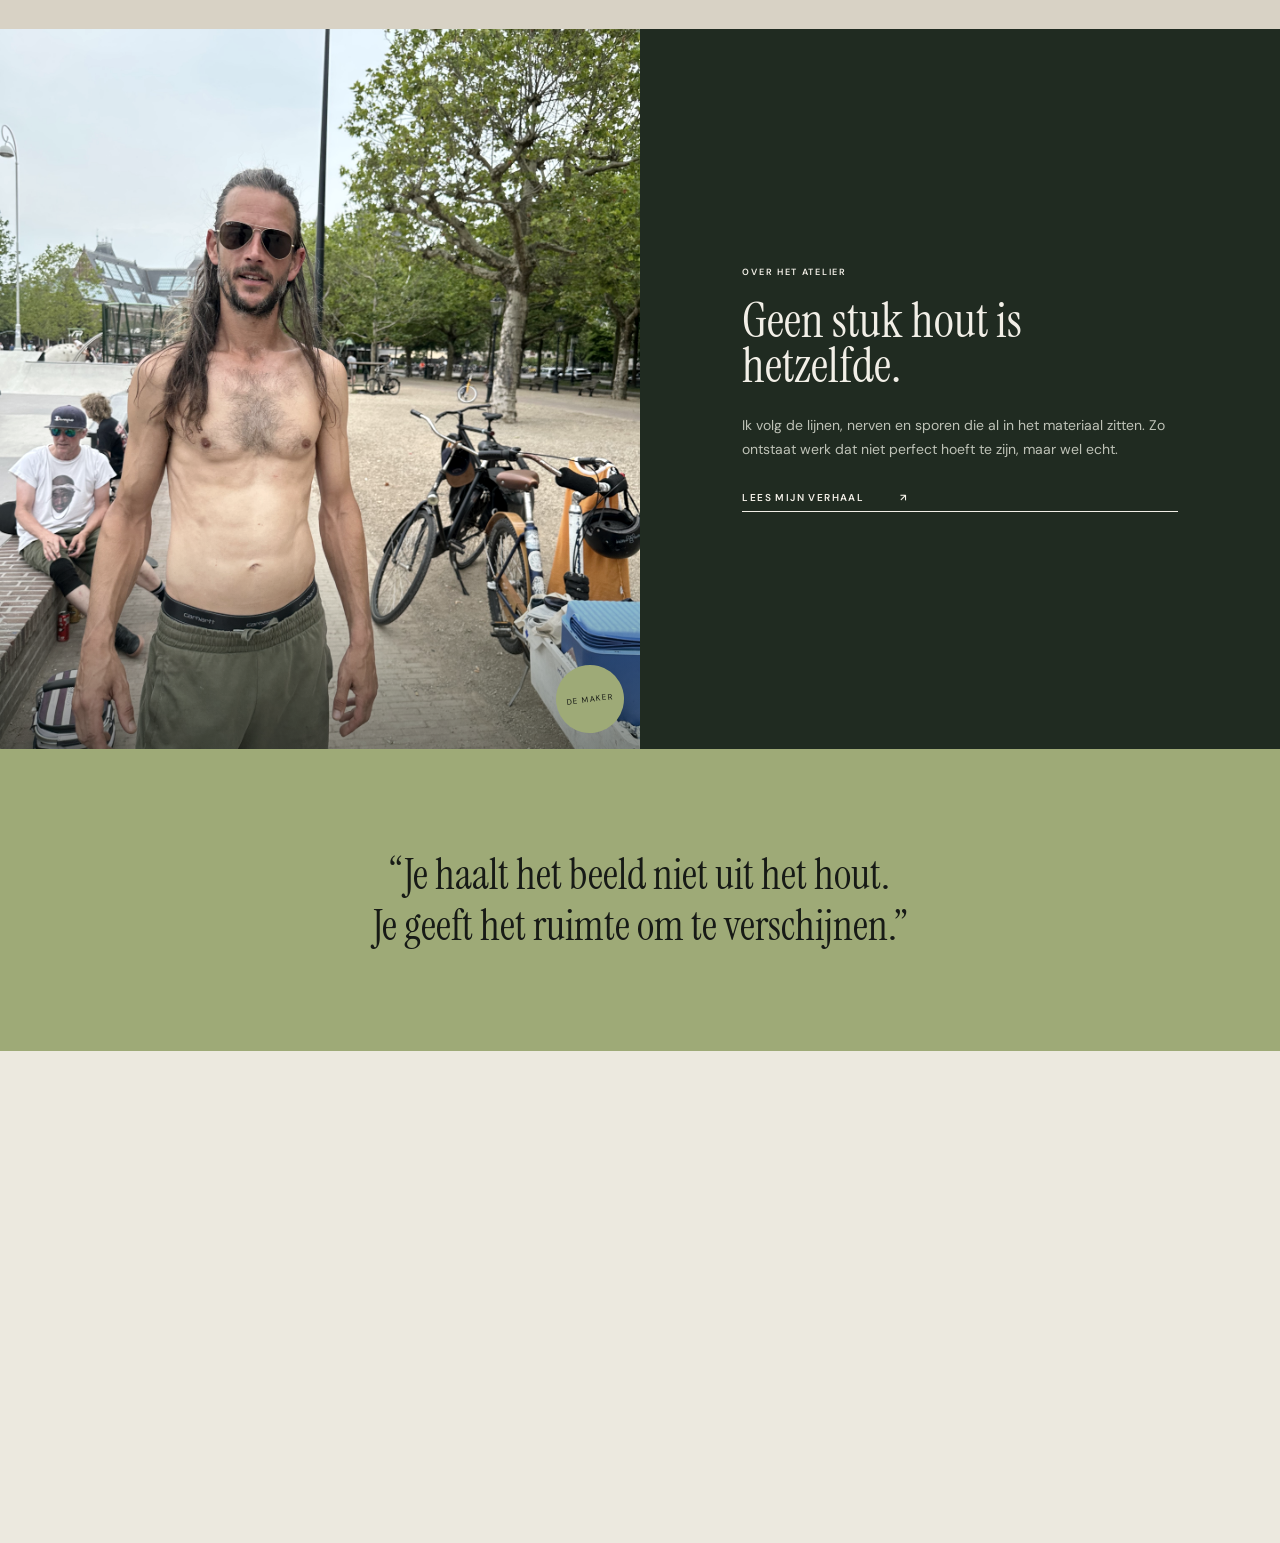
==== commit 7687dc5f: "Rebrand site as Atelier VIC" ====
--- a/index.html
+++ b/index.html
@@ -4,7 +4,7 @@
   <meta charset="utf-8">
   <meta name="viewport" content="width=device-width, initial-scale=1">
   <meta name="theme-color" content="#1e261e">
-  <title>Atelier Ruw — Kunst uit hout</title>
+  <title>Atelier VIC — Kunst uit hout</title>
   <link rel="preconnect" href="https://fonts.googleapis.com">
   <link rel="preconnect" href="https://fonts.gstatic.com" crossorigin>
   <link href="https://fonts.googleapis.com/css2?family=DM+Sans:wght@400;500;600&family=Instrument+Serif:ital@0;1&display=swap" rel="stylesheet">
@@ -13,9 +13,9 @@
 <body class="home">
   <div class="scroll-progress" aria-hidden="true"><span></span></div>
   <header class="site-header">
-    <a class="brand" href="index.html" aria-label="Atelier Ruw home">
-      <span class="brand-mark">AR</span>
-      <span>ATELIER RUW</span>
+    <a class="brand" href="index.html" aria-label="Atelier VIC home">
+      <span class="brand-mark" aria-hidden="true"><span>V</span><small>IC</small></span>
+      <span class="brand-copy"><span class="brand-name">Atelier VIC</span><span class="brand-sub">Objects in wood</span></span>
     </a>
     <button class="menu-button" type="button" aria-label="Menu openen" aria-expanded="false">
       <span></span><span></span>
@@ -92,7 +92,7 @@
 
     <section class="maker snap-section" id="maker">
       <div class="maker-photo">
-        <img src="assets/maker.jpg" alt="De maker achter Atelier Ruw">
+        <img src="assets/maker.jpg" alt="De maker achter Atelier VIC">
         <span class="photo-label">DE MAKER</span>
       </div>
       <div class="maker-copy">
@@ -115,7 +115,7 @@
         <span>↗</span>
       </a>
       <div class="footer-row">
-        <span>ATELIER RUW © 2026</span>
+        <span>ATELIER VIC © 2026</span>
         <span>INSTAGRAM ↗</span>
       </div>
     </section>
--- a/styles.css
+++ b/styles.css
@@ -55,22 +55,57 @@
 .brand {
   display: flex;
   align-items: center;
-  gap: 10px;
-  font-size: 11px;
-  font-weight: 600;
-  letter-spacing: .15em;
+  gap: 12px;
 }
 
 .brand-mark {
-  width: 30px;
-  height: 30px;
+  width: 42px;
+  height: 42px;
   display: grid;
   place-items: center;
-  border: 1px solid var(--ink);
+  position: relative;
+  border: 1px solid currentColor;
   border-radius: 50%;
   font-family: "Instrument Serif", serif;
-  font-size: 14px;
-  letter-spacing: 0;
+  line-height: 1;
+}
+.brand-mark::after {
+  content: "";
+  position: absolute;
+  inset: 3px;
+  border: 1px solid currentColor;
+  border-radius: inherit;
+  opacity: .35;
+}
+.brand-mark > span {
+  margin: -1px 6px 0 0;
+  font-size: 24px;
+  font-style: italic;
+}
+.brand-mark small {
+  position: absolute;
+  z-index: 1;
+  right: 7px;
+  bottom: 9px;
+  font-family: "DM Sans", sans-serif;
+  font-size: 6px;
+  font-weight: 600;
+  letter-spacing: .03em;
+}
+.brand-copy { display: flex; flex-direction: column; gap: 1px; }
+.brand-name {
+  font-family: "Instrument Serif", serif;
+  font-size: 18px;
+  line-height: 1;
+  letter-spacing: .025em;
+}
+.brand-sub {
+  font-size: 6px;
+  font-weight: 600;
+  line-height: 1;
+  letter-spacing: .22em;
+  text-transform: uppercase;
+  opacity: .62;
 }
 
 .menu-button {
